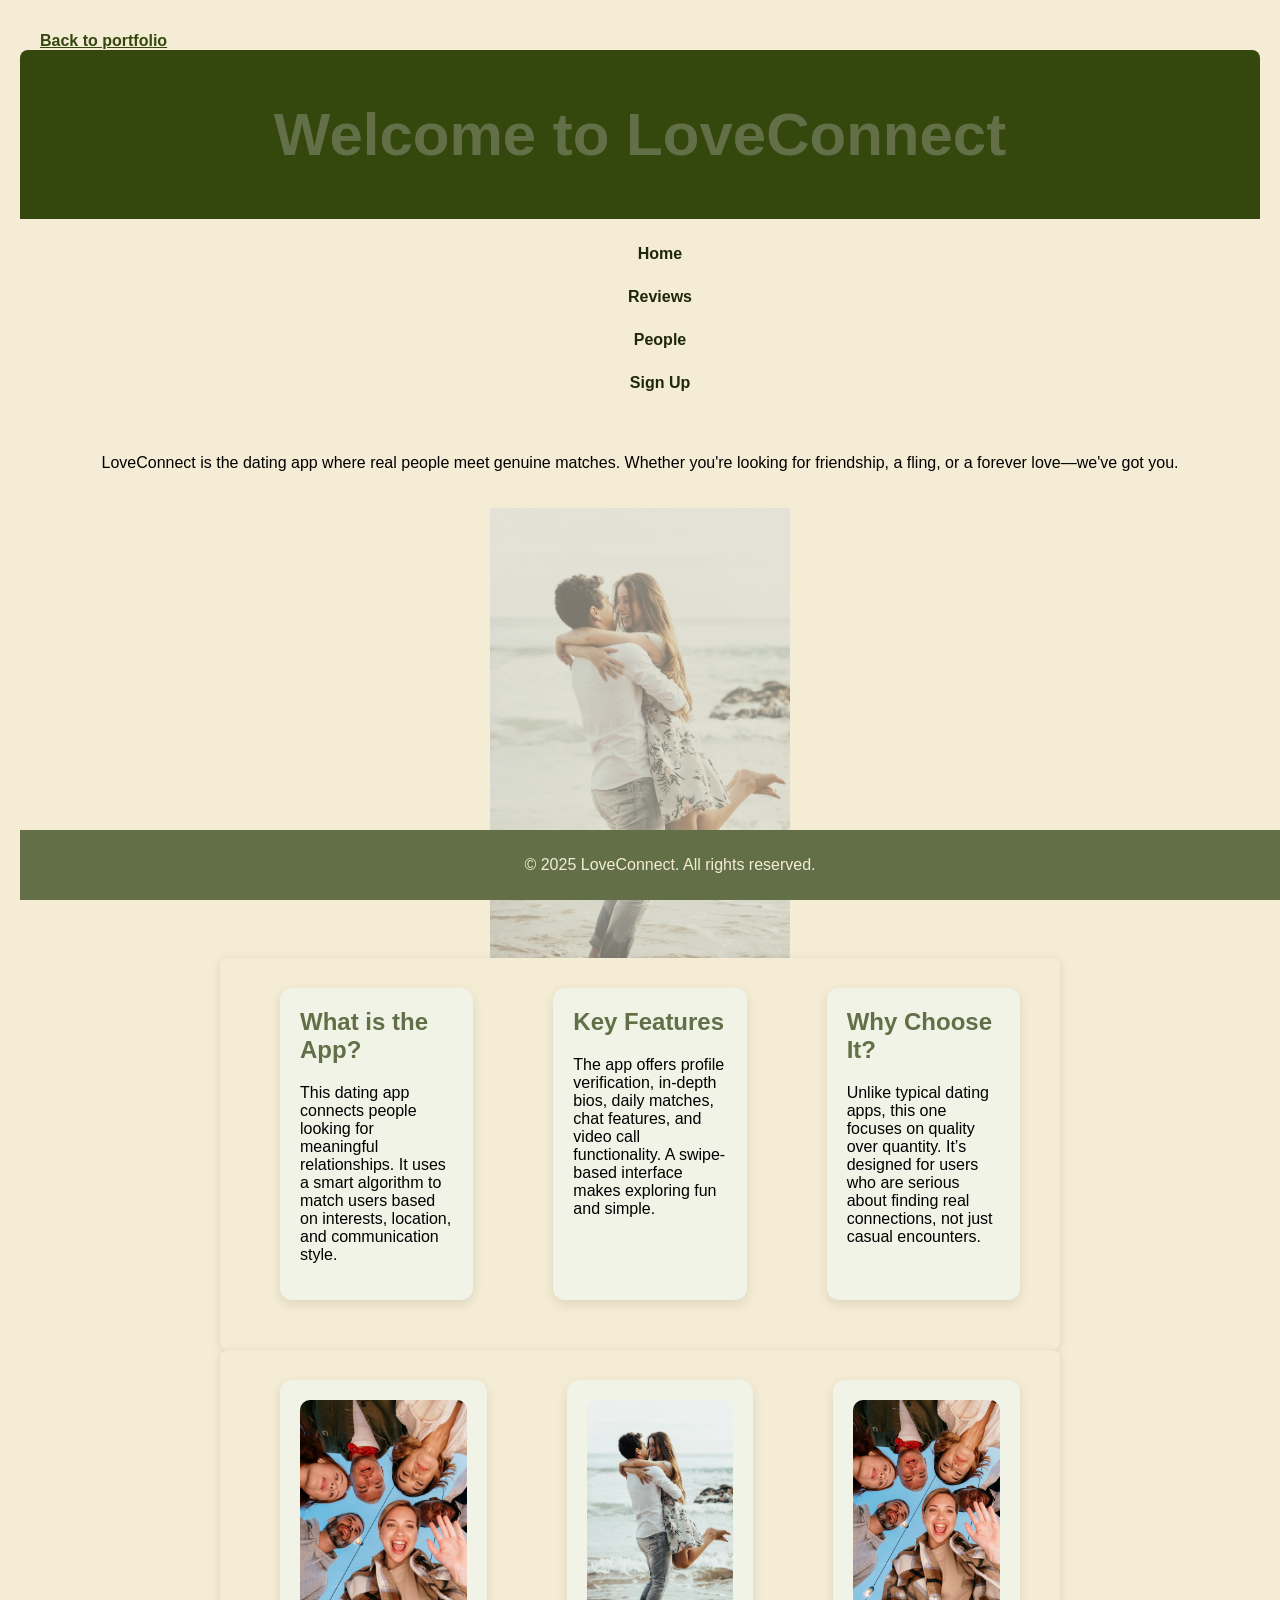
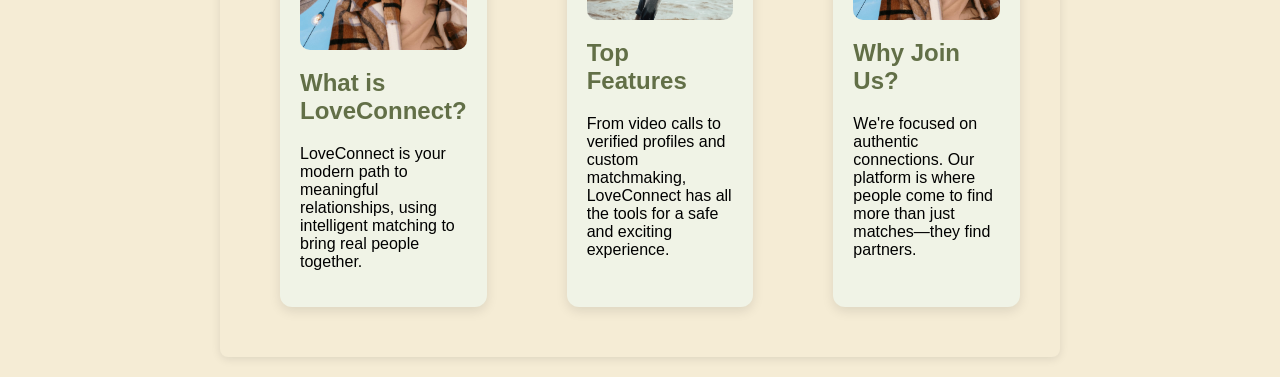
==== projects/loveconnect/index.html @ 3ed6e2b1 "Mijn portfolio" ====
<!DOCTYPE html>
<html lang="en">
<head>
  <meta charset="UTF-8" />
  <meta name="viewport" content="width=device-width, initial-scale=1.0" />
  <title>LoveConnect - Home</title>
  <link rel="stylesheet" href="styles.css">
  <link rel="stylesheet" href="https://fonts.googleapis.com/css?family=Roboto:400,700">
</head>
<body>
  <a class="portfolio-back" href="../../index.html#projects">Back to portfolio</a>
  <header>
    <h1>Welcome to LoveConnect</h1>
  </header>
  <nav>
    <ul>
      <li><a href="index.html">Home</a></li>
      <li><a href="reviews.html">Reviews</a></li>
      <li><a href="people.html">People</a></li>
      <li><a href="sign-up.html">Sign Up</a></li>
    </ul>
  </nav>
  <main>
    <p>LoveConnect is the dating app where real people meet genuine matches. Whether you're looking for friendship, a fling, or a forever love—we've got you.</p> 
  </main>
  <div class="image-container">
    <img src="pexels-photo.jpeg" alt="Happy couple smiling at the beach" width="200" />
  </div>
  <div class="container">
    <article>
      <h2>What is the App?</h2>
      <p>This dating app connects people looking for meaningful relationships. It uses a smart algorithm to match users based on interests, location, and communication style.</p>
    </article>
    <article>
      <h2>Key Features</h2>
      <p>The app offers profile verification, in-depth bios, daily matches, chat features, and video call functionality. A swipe-based interface makes exploring fun and simple.</p>
    </article>
    <article>
      <h2>Why Choose It?</h2>
      <p>Unlike typical dating apps, this one focuses on quality over quantity. It’s designed for users who are serious about finding real connections, not just casual encounters.</p>
    </article>
    </div>
    <div class="container">
      <article>
        <img src="groupofpeople.jpeg" alt="Group of people smiling together" />
        <h2>What is LoveConnect?</h2>
        <p>LoveConnect is your modern path to meaningful relationships, using intelligent matching to bring real people together.</p>
      </article>
      <article>
        <img src="pexels-photo.jpeg" alt="Couple spending time together" />
        <h2>Top Features</h2>
        <p>From video calls to verified profiles and custom matchmaking, LoveConnect has all the tools for a safe and exciting experience.</p>
      </article>
      <article>
        <img src="groupofpeople.jpeg" alt="Friends enjoying a social moment" />
        <h2>Why Join Us?</h2>
        <p>We're focused on authentic connections. Our platform is where people come to find more than just matches—they find partners.</p>
      </article>
    </div>    
  <footer>
    <p>&copy; 2025 LoveConnect. All rights reserved.</p>
  </footer>
</body>
</html>
---- projects/loveconnect/styles.css ----
/* style.css */
body {
    font-family: 'Segoe UI', Tahoma, Geneva, Verdana, sans-serif;
    background-color: #f5ecd5; 
  }

  .portfolio-back {
    display: inline-block;
    color: #34470d;
    font-weight: 700;
    margin: 12px 0 0 20px;
  }
  main {
    text-align: center;
    padding: 20px;
  }
    .container {
        max-width: 800px;
        margin: 0 auto;
        padding: 20px;
        background-color: #F5ECD5; /* White background for the container */
        border-radius: 8px;
        box-shadow: 0 2px 10px rgba(0, 0, 0, 0.1);
    }  
h1 {
    color: #626f47;
    text-align: center;
    font-size: 60px;
  }
  h2 {
    margin-top: 0;
    color: #626F47; /* dark gray text */
  }
  .image-container {
    display: flex;
    justify-content: center;
    align-items: center;
    height: auto;
  }
  .image-container img {
    opacity: 0.5;
    filter: brightness(0.9);
    width: 300px; /* adjust as needed */
    height: auto;
  }
  li {
    background-color: #f5ecd5;
    color: #626F47;
    padding: 10px 20px;
    margin-bottom: 5px;
    border-radius: 4px;
    display: flex;                 /* Make it a flex container */
    justify-content: center;      /* Center horizontally */
    align-items: center;          /* Center vertically */
  }
  .menu li {
    background-color: #f5ecd5; /* light green background */
  }
  li a {
    color: #1e270c;
    background-color: #f5ecd5;
    padding: 0px 5px;
    display: flex;                 /* Make it a flex container */
    border-radius: 5px;
    text-decoration: none;
    font-weight: bold;
    gap: 0px;
    justify-content: center;       /* Center horizontally */
    align-items: center;           /* Center vertically */
  }
  li a:hover {
    background-color: #c0cea5;   /* Darker blue on hover */
  }
  header {
    background-color: #34470d; /* light green background */
    color: #F5ECD5; /* white text */
    padding: 10px;
    text-align: center;
    font-size: 60px;
    border-radius: 8px 8px 0 0;
    text-align: center;
  }
  body {
    font-family: Arial, sans-serif;
    margin: 0;
    padding: 20px;
    background-color: #F5ECD5;
  }
  .container {
    display: flex;
    flex-direction: column; /* Stack items vertically */
    gap: 30px;
  }
  article {
    flex: 1;
    background-color: #F5ECD5;
    padding: 40px;
    border-radius: 20px;
    box-shadow: 0 7px 20px rgba(0, 0, 0, 0.1);
  }
  article {
    flex: 1;
    background-color: white;
    padding: 20px;
    border-radius: 12px;
    box-shadow: 0 4px 12px rgba(0, 0, 0, 0.1);
    margin: 10px 20px 30px 40px; /* top right bottom left */
  }  
  .container {
    display: flex;
    flex-direction: row; /* or 'column' if you want vertical layout */
    gap: 20px;
  }
  article {
    flex: 1;
    background-color: rgb(240, 243, 230);
    padding: 20px;
    border-radius: 12px;
    box-shadow: 0 4px 12px rgba(0, 0, 0, 0.1);
    margin: 10px 20px 30px 40px; /* top right bottom left */
  }
  /* Descendant combinator targets img inside article */
  article img {
    width: 100%;
    height: auto;
    border-radius: 10px;
    object-fit: cover;
    margin-bottom: 15px;
  }  
  .card-link {
    text-decoration: none;
    color: inherit;
  }
  article img {
    width: 100%;
    height: auto;
    border-radius: 10px;
    object-fit: cover;
    margin-bottom: 15px;
    transition: transform 0.3s ease;
  } 
  article img:hover {
    transform: scale(1.05);
  } 
  article {
    opacity: 0;
    transform: translateY(20px);
    animation: fadeInUp 0.8s ease forwards;
  }
  
  article:nth-child(2) {
    animation-delay: 0.2s;
  }
  article:nth-child(3) {
    animation-delay: 0.4s;
  }
  
  @keyframes fadeInUp {
    to {
      opacity: 1;
      transform: translateY(0);
    }
  }   
  footer {
    background-color: #626F47; /* light green background */
    color: #F5ECD5; /* white text */
    text-align: center;
    padding: 10px;
    position: fixed;
    bottom: 0;
    width: 100%;
  }
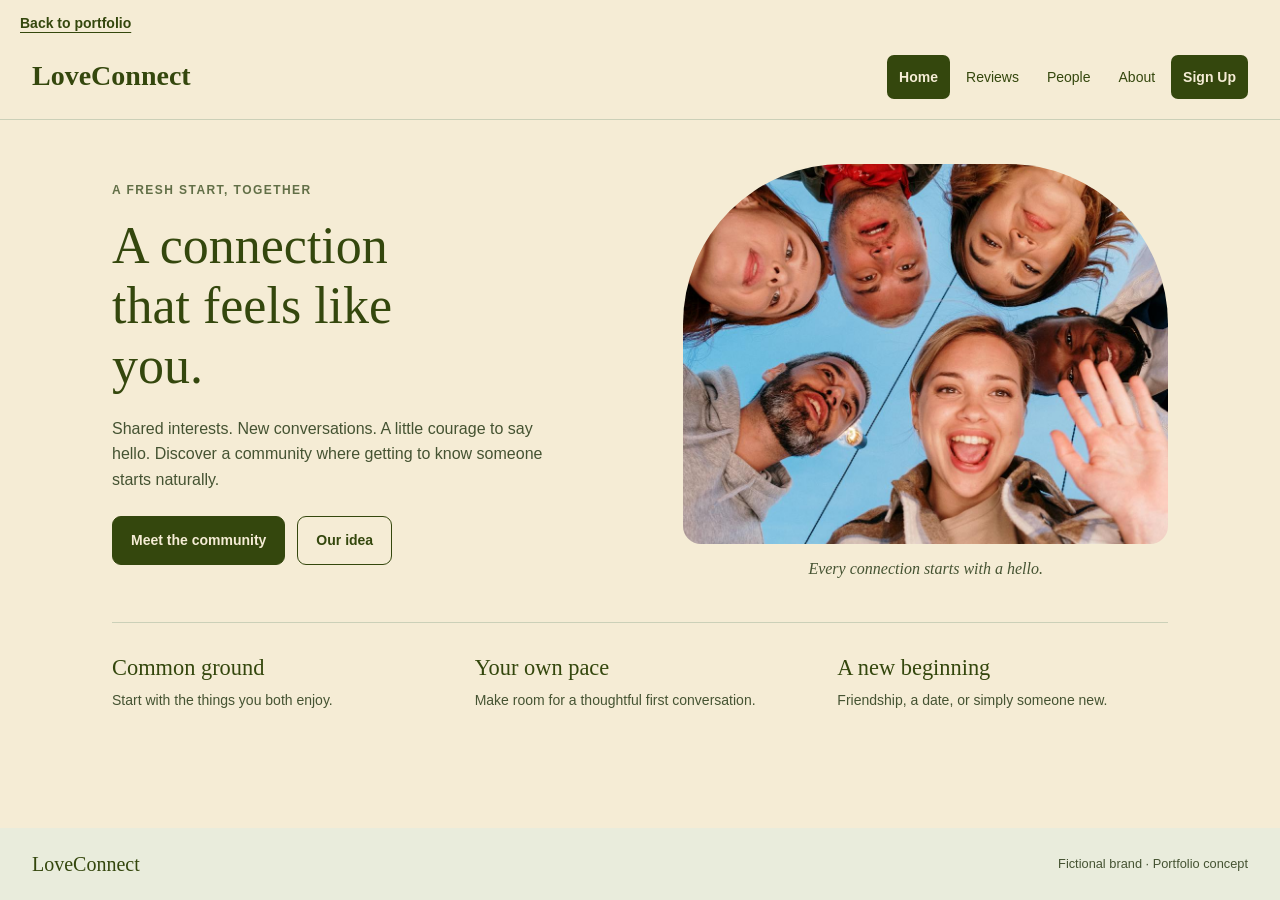
==== commit aaeafaf0: "Portfolioprojecten vernieuwd en mobiele weergave en contrast verbeterd" ====
--- a/projects/loveconnect/index.html
+++ b/projects/loveconnect/index.html
@@ -1,64 +1,90 @@
-<!DOCTYPE html>
+<!doctype html>
 <html lang="en">
-<head>
-  <meta charset="UTF-8" />
-  <meta name="viewport" content="width=device-width, initial-scale=1.0" />
-  <title>LoveConnect - Home</title>
-  <link rel="stylesheet" href="styles.css">
-  <link rel="stylesheet" href="https://fonts.googleapis.com/css?family=Roboto:400,700">
-</head>
-<body>
-  <a class="portfolio-back" href="../../index.html#projects">Back to portfolio</a>
-  <header>
-    <h1>Welcome to LoveConnect</h1>
-  </header>
-  <nav>
-    <ul>
-      <li><a href="index.html">Home</a></li>
-      <li><a href="reviews.html">Reviews</a></li>
-      <li><a href="people.html">People</a></li>
-      <li><a href="sign-up.html">Sign Up</a></li>
-    </ul>
-  </nav>
-  <main>
-    <p>LoveConnect is the dating app where real people meet genuine matches. Whether you're looking for friendship, a fling, or a forever love—we've got you.</p> 
-  </main>
-  <div class="image-container">
-    <img src="pexels-photo.jpeg" alt="Happy couple smiling at the beach" width="200" />
-  </div>
-  <div class="container">
-    <article>
-      <h2>What is the App?</h2>
-      <p>This dating app connects people looking for meaningful relationships. It uses a smart algorithm to match users based on interests, location, and communication style.</p>
-    </article>
-    <article>
-      <h2>Key Features</h2>
-      <p>The app offers profile verification, in-depth bios, daily matches, chat features, and video call functionality. A swipe-based interface makes exploring fun and simple.</p>
-    </article>
-    <article>
-      <h2>Why Choose It?</h2>
-      <p>Unlike typical dating apps, this one focuses on quality over quantity. It’s designed for users who are serious about finding real connections, not just casual encounters.</p>
-    </article>
-    </div>
-    <div class="container">
-      <article>
-        <img src="groupofpeople.jpeg" alt="Group of people smiling together" />
-        <h2>What is LoveConnect?</h2>
-        <p>LoveConnect is your modern path to meaningful relationships, using intelligent matching to bring real people together.</p>
-      </article>
-      <article>
-        <img src="pexels-photo.jpeg" alt="Couple spending time together" />
-        <h2>Top Features</h2>
-        <p>From video calls to verified profiles and custom matchmaking, LoveConnect has all the tools for a safe and exciting experience.</p>
-      </article>
-      <article>
-        <img src="groupofpeople.jpeg" alt="Friends enjoying a social moment" />
-        <h2>Why Join Us?</h2>
-        <p>We're focused on authentic connections. Our platform is where people come to find more than just matches—they find partners.</p>
-      </article>
-    </div>    
-  <footer>
-    <p>&copy; 2025 LoveConnect. All rights reserved.</p>
-  </footer>
-</body>
+  <head>
+    <meta charset="UTF-8" />
+    <meta name="viewport" content="width=device-width, initial-scale=1.0" />
+    <meta
+      name="description"
+      content="LoveConnect: a fictional website about shared interests and new connections."
+    />
+    <title>LoveConnect — Home</title>
+    <link rel="stylesheet" href="styles.css" />
+  </head>
+
+  <body>
+    <a class="skip-link" href="#main-content">Skip to content</a>
+
+    <a class="portfolio-back" href="../../index.html#projects">
+      Back to portfolio
+    </a>
+
+    <header class="site-header">
+      <a class="brand" href="index.html">LoveConnect</a>
+
+      <nav aria-label="Main navigation">
+        <ul class="nav-list">
+          <li><a href="index.html" aria-current="page">Home</a></li>
+          <li><a href="reviews.html">Reviews</a></li>
+          <li><a href="people.html">People</a></li>
+          <li><a href="details.html">About</a></li>
+          <li>
+            <a class="nav-signup" href="sign-up.html">Sign Up</a>
+          </li>
+        </ul>
+      </nav>
+    </header>
+
+    <main id="main-content">
+      <section class="hero" aria-labelledby="home-title">
+        <div class="hero-copy">
+          <p class="eyebrow">A fresh start, together</p>
+
+          <h1 id="home-title">A connection that feels like you.</h1>
+
+          <p class="hero-description">
+            Shared interests. New conversations. A little courage to say hello.
+            Discover a community where getting to know someone starts naturally.
+          </p>
+
+          <div class="hero-actions">
+            <a class="button" href="people.html"> Meet the community </a>
+
+            <a class="button button-secondary" href="details.html">
+              Our idea
+            </a>
+          </div>
+        </div>
+
+        <figure class="hero-photo">
+          <img
+            src="groupofpeople.jpeg"
+            alt="Friends looking down at the camera together under a blue sky"
+          />
+          <figcaption>Every connection starts with a hello.</figcaption>
+        </figure>
+      </section>
+
+      <section class="features" aria-label="The LoveConnect idea">
+        <article class="feature">
+          <h2>Common ground</h2>
+          <p>Start with the things you both enjoy.</p>
+        </article>
+
+        <article class="feature">
+          <h2>Your own pace</h2>
+          <p>Make room for a thoughtful first conversation.</p>
+        </article>
+
+        <article class="feature">
+          <h2>A new beginning</h2>
+          <p>Friendship, a date, or simply someone new.</p>
+        </article>
+      </section>
+    </main>
+
+    <footer class="site-footer">
+      <p class="footer-brand">LoveConnect</p>
+      <p>Fictional brand · Portfolio concept</p>
+    </footer>
+  </body>
 </html>
--- a/projects/loveconnect/styles.css
+++ b/projects/loveconnect/styles.css
@@ -1,172 +1,854 @@
-/* style.css */
+:root {
+  --cream: #f5ecd5;
+  --green: #34470d;
+  --olive: #626f47;
+  --text: #263513;
+  --muted: #455332;
+  --soft: #e9ecdc;
+  --border: #cbd0b8;
+}
+
+*,
+*::before,
+*::after {
+  box-sizing: border-box;
+}
+
 body {
-    font-family: 'Segoe UI', Tahoma, Geneva, Verdana, sans-serif;
-    background-color: #f5ecd5; 
-  }
-
-  .portfolio-back {
-    display: inline-block;
-    color: #34470d;
-    font-weight: 700;
-    margin: 12px 0 0 20px;
-  }
+  margin: 0;
+  min-height: 100vh;
+  display: flex;
+  flex-direction: column;
+  background: var(--cream);
+  color: var(--text);
+  font-family: Arial, sans-serif;
+  line-height: 1.6;
+}
+
+h1,
+h2,
+p,
+figure {
+  margin: 0;
+}
+
+h1,
+h2 {
+  color: var(--green);
+  font-family: Georgia, serif;
+  font-weight: 400;
+  line-height: 1.15;
+}
+
+h1 {
+  font-size: clamp(2.25rem, 4.5vw, 3.25rem);
+}
+
+h2 {
+  font-size: 1.4rem;
+}
+
+img {
+  display: block;
+  max-width: 100%;
+  height: auto;
+}
+
+a {
+  color: var(--green);
+  text-underline-offset: 4px;
+}
+
+a:focus-visible,
+button:focus-visible,
+input:focus-visible,
+select:focus-visible,
+textarea:focus-visible {
+  outline: 3px solid var(--green);
+  outline-offset: 4px;
+}
+
+input,
+select,
+textarea,
+button {
+  max-width: 100%;
+  font: inherit;
+}
+
+.skip-link {
+  position: absolute;
+  top: 1rem;
+  left: 1rem;
+  z-index: 10;
+  padding: 0.75rem 1rem;
+  transform: translateY(-200%);
+  background: var(--green);
+  color: var(--cream);
+}
+
+.skip-link:focus {
+  transform: translateY(0);
+}
+
+.portfolio-back {
+  align-self: flex-start;
+  margin: 0.75rem 1.25rem 0;
+  font-size: 0.875rem;
+  font-weight: 700;
+}
+
+header {
+  padding: 1.25rem 2rem;
+  border-bottom: 1px solid var(--border);
+}
+
+.site-header {
+  display: flex;
+  align-items: center;
+  justify-content: space-between;
+  flex-wrap: wrap;
+  gap: 1rem;
+}
+
+.brand {
+  font-family: Georgia, serif;
+  font-size: 1.75rem;
+  font-weight: 700;
+  text-decoration: none;
+}
+
+nav ul {
+  display: flex;
+  align-items: center;
+  justify-content: center;
+  flex-wrap: wrap;
+  gap: 0.25rem;
+  margin: 0;
+  padding: 0;
+  list-style: none;
+}
+
+nav a {
+  display: inline-flex;
+  align-items: center;
+  min-height: 44px;
+  padding: 0.5rem 0.75rem;
+  border-radius: 7px;
+  font-size: 0.875rem;
+  text-decoration: none;
+}
+
+nav a:hover,
+nav a[aria-current="page"] {
+  background: var(--soft);
+}
+
+nav a[aria-current="page"] {
+  font-weight: 700;
+}
+
+nav .nav-signup {
+  background: var(--green);
+  color: var(--cream);
+  font-weight: 700;
+}
+
+nav .nav-signup:hover {
+  background: var(--text);
+}
+
+main {
+  flex: 1;
+  width: 100%;
+  max-width: 1120px;
+  margin: 0 auto;
+  padding: 2.75rem 2rem;
+}
+
+.hero {
+  display: grid;
+  grid-template-columns: minmax(0, 1.08fr) minmax(0, 1fr);
+  align-items: center;
+  gap: 3rem;
+}
+
+.eyebrow {
+  margin-bottom: 1rem;
+  color: var(--olive);
+  font-size: 0.75rem;
+  font-weight: 700;
+  letter-spacing: 0.12em;
+  text-transform: uppercase;
+}
+
+.hero h1 {
+  max-width: 14ch;
+}
+
+.hero-description {
+  max-width: 50ch;
+  margin-top: 1.25rem;
+  color: var(--muted);
+}
+
+.hero-actions {
+  display: flex;
+  flex-wrap: wrap;
+  gap: 0.75rem;
+  margin-top: 1.5rem;
+}
+
+.button {
+  display: inline-flex;
+  align-items: center;
+  justify-content: center;
+  min-height: 44px;
+  padding: 0.75rem 1.125rem;
+  border: 1px solid var(--green);
+  border-radius: 9px;
+  background: var(--green);
+  color: var(--cream);
+  font-size: 0.875rem;
+  font-weight: 700;
+  text-align: center;
+  text-decoration: none;
+}
+
+.button:hover {
+  background: var(--text);
+}
+
+.button-secondary {
+  background: transparent;
+  color: var(--green);
+}
+
+.button-secondary:hover {
+  background: var(--soft);
+}
+
+.hero-photo img {
+  width: 100%;
+  height: 380px;
+  object-fit: cover;
+  object-position: center 40%;
+  border-radius: 160px 160px 18px 18px;
+}
+
+.hero-photo figcaption {
+  padding-top: 0.75rem;
+  color: var(--muted);
+  font-family: Georgia, serif;
+  font-style: italic;
+  text-align: center;
+}
+
+.features {
+  display: grid;
+  grid-template-columns: repeat(3, minmax(0, 1fr));
+  gap: 2rem;
+  margin-top: 2.5rem;
+  padding-top: 2rem;
+  border-top: 1px solid var(--border);
+}
+
+.feature h2 {
+  margin-bottom: 0.5rem;
+}
+
+.feature p {
+  color: var(--muted);
+  font-size: 0.875rem;
+}
+
+footer {
+  display: flex;
+  align-items: center;
+  justify-content: space-between;
+  flex-wrap: wrap;
+  gap: 0.75rem;
+  padding: 1.25rem 2rem;
+  background: var(--soft);
+  color: var(--muted);
+  font-size: 0.8rem;
+}
+
+.footer-brand {
+  color: var(--green);
+  font-family: Georgia, serif;
+  font-size: 1.25rem;
+}
+
+@media (max-width: 700px) {
+  header {
+    padding: 1.25rem;
+  }
+
+  .site-header {
+    align-items: flex-start;
+    flex-direction: column;
+  }
+
+  nav ul {
+    justify-content: flex-start;
+  }
+
   main {
-    text-align: center;
-    padding: 20px;
-  }
-    .container {
-        max-width: 800px;
-        margin: 0 auto;
-        padding: 20px;
-        background-color: #F5ECD5; /* White background for the container */
-        border-radius: 8px;
-        box-shadow: 0 2px 10px rgba(0, 0, 0, 0.1);
-    }  
-h1 {
-    color: #626f47;
-    text-align: center;
-    font-size: 60px;
-  }
-  h2 {
-    margin-top: 0;
-    color: #626F47; /* dark gray text */
-  }
-  .image-container {
-    display: flex;
-    justify-content: center;
-    align-items: center;
-    height: auto;
-  }
-  .image-container img {
-    opacity: 0.5;
-    filter: brightness(0.9);
-    width: 300px; /* adjust as needed */
-    height: auto;
-  }
-  li {
-    background-color: #f5ecd5;
-    color: #626F47;
-    padding: 10px 20px;
-    margin-bottom: 5px;
-    border-radius: 4px;
-    display: flex;                 /* Make it a flex container */
-    justify-content: center;      /* Center horizontally */
-    align-items: center;          /* Center vertically */
-  }
-  .menu li {
-    background-color: #f5ecd5; /* light green background */
-  }
-  li a {
-    color: #1e270c;
-    background-color: #f5ecd5;
-    padding: 0px 5px;
-    display: flex;                 /* Make it a flex container */
-    border-radius: 5px;
-    text-decoration: none;
-    font-weight: bold;
-    gap: 0px;
-    justify-content: center;       /* Center horizontally */
-    align-items: center;           /* Center vertically */
-  }
-  li a:hover {
-    background-color: #c0cea5;   /* Darker blue on hover */
-  }
-  header {
-    background-color: #34470d; /* light green background */
-    color: #F5ECD5; /* white text */
-    padding: 10px;
-    text-align: center;
-    font-size: 60px;
-    border-radius: 8px 8px 0 0;
-    text-align: center;
-  }
-  body {
-    font-family: Arial, sans-serif;
-    margin: 0;
-    padding: 20px;
-    background-color: #F5ECD5;
-  }
-  .container {
-    display: flex;
-    flex-direction: column; /* Stack items vertically */
-    gap: 30px;
-  }
-  article {
-    flex: 1;
-    background-color: #F5ECD5;
-    padding: 40px;
-    border-radius: 20px;
-    box-shadow: 0 7px 20px rgba(0, 0, 0, 0.1);
-  }
-  article {
-    flex: 1;
-    background-color: white;
-    padding: 20px;
-    border-radius: 12px;
-    box-shadow: 0 4px 12px rgba(0, 0, 0, 0.1);
-    margin: 10px 20px 30px 40px; /* top right bottom left */
-  }  
-  .container {
-    display: flex;
-    flex-direction: row; /* or 'column' if you want vertical layout */
-    gap: 20px;
-  }
-  article {
-    flex: 1;
-    background-color: rgb(240, 243, 230);
-    padding: 20px;
-    border-radius: 12px;
-    box-shadow: 0 4px 12px rgba(0, 0, 0, 0.1);
-    margin: 10px 20px 30px 40px; /* top right bottom left */
-  }
-  /* Descendant combinator targets img inside article */
-  article img {
+    padding: 2rem 1.25rem;
+  }
+
+  .hero,
+  .features {
+    grid-template-columns: 1fr;
+  }
+
+  .hero {
+    gap: 2rem;
+  }
+
+  .hero h1 {
+    max-width: 18ch;
+  }
+
+  .hero-photo img {
+    height: 340px;
+  }
+
+  footer {
+    padding: 1.25rem;
+  }
+}
+
+@media (max-width: 400px) {
+  .hero-actions {
+    flex-direction: column;
+  }
+}
+/* SIGN-UP PAGINA */
+
+.signup-layout {
+  display: grid;
+  grid-template-columns: minmax(0, 0.9fr) minmax(0, 1.1fr);
+  align-items: start;
+  gap: 3rem;
+}
+
+.signup-intro h1 {
+  max-width: 12ch;
+}
+
+.signup-description {
+  max-width: 42ch;
+  margin-top: 1.25rem;
+  color: var(--muted);
+}
+
+.signup-demo-note {
+  margin-top: 2rem;
+  padding: 1rem 1.25rem;
+  border-left: 3px solid var(--olive);
+  border-radius: 0 8px 8px 0;
+  background: var(--soft);
+  color: var(--muted);
+  font-size: 0.875rem;
+}
+
+.signup-form {
+  min-width: 0;
+  padding: 2rem;
+  border: 1px solid var(--border);
+  border-radius: 18px;
+  background: var(--soft);
+}
+
+.signup-form h2 {
+  font-size: 1.75rem;
+}
+
+.signup-form .form-help {
+  margin-top: 0.5rem;
+  color: var(--muted);
+  font-size: 0.875rem;
+}
+
+.signup-fields {
+  display: grid;
+  grid-template-columns: repeat(2, minmax(0, 1fr));
+  gap: 1.25rem;
+  margin-top: 1.5rem;
+}
+
+.signup-fields .form-field {
+  min-width: 0;
+}
+
+.signup-fields .form-field-wide {
+  grid-column: 1 / -1;
+}
+
+.signup-form .form-field > label {
+  display: block;
+  margin-bottom: 0.4rem;
+  font-weight: 700;
+}
+
+.signup-form input:not([type="checkbox"]),
+.signup-form select,
+.signup-form textarea {
+  width: 100%;
+  min-width: 0;
+  min-height: 48px;
+  padding: 0.7rem 0.8rem;
+  border: 1px solid var(--olive);
+  border-radius: 8px;
+  background: var(--cream);
+  color: var(--text);
+}
+
+.signup-form textarea {
+  min-height: 120px;
+  resize: vertical;
+}
+
+.signup-interests {
+  min-width: 0;
+  margin: 1.5rem 0;
+  padding: 0;
+  border: 0;
+}
+
+.signup-interests legend {
+  margin-bottom: 0.5rem;
+  padding: 0;
+  font-weight: 700;
+}
+
+.interest-options {
+  display: flex;
+  flex-wrap: wrap;
+  gap: 0.5rem 1rem;
+}
+
+.interest-options label {
+  display: inline-flex;
+  align-items: center;
+  gap: 0.5rem;
+  min-height: 44px;
+  cursor: pointer;
+}
+
+.interest-options input {
+  flex-shrink: 0;
+  width: 1.125rem;
+  height: 1.125rem;
+  margin: 0;
+  accent-color: var(--green);
+}
+
+.signup-form .button {
+  cursor: pointer;
+}
+
+.signup-form .button:disabled {
+  opacity: 0.6;
+  cursor: not-allowed;
+}
+
+.signup-form .form-status {
+  color: var(--green);
+  font-weight: 700;
+  overflow-wrap: anywhere;
+}
+
+.signup-form .form-status:not(:empty) {
+  margin-top: 1rem;
+}
+
+/* TABLET EN MOBIEL */
+
+@media (max-width: 700px) {
+  .signup-layout {
+    grid-template-columns: 1fr;
+    gap: 2rem;
+  }
+
+  .signup-form {
+    padding: 1.5rem;
+  }
+}
+
+@media (max-width: 450px) {
+  .signup-fields {
+    grid-template-columns: 1fr;
+  }
+
+  .signup-form {
+    padding: 1.25rem;
+  }
+
+  .signup-form .button {
     width: 100%;
-    height: auto;
-    border-radius: 10px;
-    object-fit: cover;
-    margin-bottom: 15px;
-  }  
-  .card-link {
-    text-decoration: none;
-    color: inherit;
-  }
-  article img {
-    width: 100%;
-    height: auto;
-    border-radius: 10px;
-    object-fit: cover;
-    margin-bottom: 15px;
-    transition: transform 0.3s ease;
-  } 
-  article img:hover {
-    transform: scale(1.05);
-  } 
-  article {
-    opacity: 0;
-    transform: translateY(20px);
-    animation: fadeInUp 0.8s ease forwards;
-  }
-  
-  article:nth-child(2) {
-    animation-delay: 0.2s;
-  }
-  article:nth-child(3) {
-    animation-delay: 0.4s;
-  }
-  
-  @keyframes fadeInUp {
-    to {
-      opacity: 1;
-      transform: translateY(0);
-    }
-  }   
-  footer {
-    background-color: #626F47; /* light green background */
-    color: #F5ECD5; /* white text */
-    text-align: center;
-    padding: 10px;
-    position: fixed;
-    bottom: 0;
-    width: 100%;
-  }
+  }
+}
+/* Duidelijk contrast bij selectie, muis en toetsenbord */
+
+nav a[aria-current="page"],
+nav a:hover,
+nav a:focus-visible {
+  background: var(--green);
+  color: var(--cream);
+}
+/* PEOPLE PAGINA */
+
+.people-intro {
+  margin-bottom: 2rem;
+}
+
+.people-intro h1 {
+  max-width: 20ch;
+}
+
+.people-description {
+  max-width: 58ch;
+  margin-top: 1rem;
+  color: var(--muted);
+}
+
+.people-demo-note {
+  margin-top: 0.75rem;
+  color: var(--muted);
+  font-size: 0.875rem;
+}
+
+.people-grid {
+  display: grid;
+  grid-template-columns: repeat(3, minmax(0, 1fr));
+  gap: 1.5rem;
+}
+
+.profile-card {
+  display: flex;
+  flex-direction: column;
+  align-items: flex-start;
+  min-width: 0;
+  padding: 1.5rem;
+  border: 1px solid var(--border);
+  border-radius: 18px;
+  background: var(--soft);
+}
+
+.profile-avatar {
+  display: flex;
+  align-items: center;
+  justify-content: center;
+  width: 64px;
+  height: 64px;
+  margin-bottom: 1.25rem;
+  border-radius: 50%;
+  background: var(--green);
+  color: var(--cream);
+  font-family: Georgia, serif;
+  font-size: 1.5rem;
+}
+
+.profile-card h2 {
+  font-size: 1.6rem;
+}
+
+.profile-location {
+  margin-top: 0.4rem;
+  color: var(--muted);
+  font-size: 0.875rem;
+}
+
+.profile-description {
+  margin-top: 1rem;
+  color: var(--muted);
+}
+
+.profile-interests {
+  display: flex;
+  flex-wrap: wrap;
+  gap: 0.5rem;
+  margin: 1rem 0 1.5rem;
+  padding: 0;
+  list-style: none;
+}
+
+.profile-interests li {
+  padding: 0.3rem 0.7rem;
+  border: 1px solid var(--border);
+  border-radius: 20px;
+  background: var(--cream);
+  color: var(--text);
+  font-size: 0.8rem;
+}
+
+.profile-details {
+  width: 100%;
+  margin-top: auto;
+  border-top: 1px solid var(--border);
+}
+
+.profile-details summary {
+  min-height: 44px;
+  padding: 0.75rem 0;
+  color: var(--green);
+  font-weight: 700;
+  cursor: pointer;
+  list-style-position: inside;
+}
+
+.profile-details summary:hover {
+  text-decoration: underline;
+  text-underline-offset: 4px;
+}
+
+.profile-details summary:focus-visible {
+  outline: 3px solid var(--green);
+  outline-offset: 4px;
+  border-radius: 4px;
+}
+
+.profile-details p {
+  padding-top: 0.5rem;
+  color: var(--muted);
+  font-size: 0.875rem;
+}
+
+/* TABLET */
+
+@media (max-width: 900px) {
+  .people-grid {
+    grid-template-columns: repeat(2, minmax(0, 1fr));
+  }
+}
+
+/* MOBIEL */
+
+@media (max-width: 600px) {
+  .people-grid {
+    grid-template-columns: 1fr;
+  }
+}
+/* REVIEWS PAGINA */
+
+.page-intro {
+  margin-bottom: 2rem;
+}
+
+.page-intro h1 {
+  max-width: 22ch;
+}
+
+.page-intro .lead {
+  max-width: 58ch;
+  margin-top: 1rem;
+  color: var(--muted);
+}
+
+.review-featured {
+  display: grid;
+  grid-template-columns: minmax(0, 0.9fr) minmax(0, 1.1fr);
+  align-items: center;
+  gap: 2rem;
+  padding: 2rem;
+  border-radius: 18px;
+  background: var(--green);
+  color: var(--cream);
+}
+
+.review-featured h2 {
+  color: var(--cream);
+  font-size: 1.75rem;
+  line-height: 1.3;
+}
+
+.review-featured blockquote {
+  min-width: 0;
+  margin: 0;
+}
+
+.review-featured blockquote p {
+  font-family: Georgia, serif;
+  font-size: 1.75rem;
+  line-height: 1.5;
+}
+
+.review-featured cite,
+.review-card cite {
+  display: block;
+  margin-top: 1rem;
+  font-family: Arial, sans-serif;
+  font-size: 0.875rem;
+  font-style: normal;
+}
+
+.reviews-grid {
+  display: grid;
+  grid-template-columns: repeat(2, minmax(0, 1fr));
+  gap: 1.5rem;
+  margin-top: 1.5rem;
+}
+
+.review-card {
+  min-width: 0;
+  margin: 0;
+  padding: 1.5rem;
+  border: 1px solid var(--border);
+  border-radius: 14px;
+  background: var(--soft);
+}
+
+.review-card p {
+  color: var(--text);
+  font-family: Georgia, serif;
+  font-size: 1.25rem;
+  line-height: 1.6;
+}
+
+.review-card cite {
+  color: var(--muted);
+}
+
+.review-note {
+  margin-top: 1.5rem;
+  color: var(--muted);
+  font-size: 0.875rem;
+}
+
+/* MOBIEL */
+
+@media (max-width: 700px) {
+  .review-featured,
+  .reviews-grid {
+    grid-template-columns: 1fr;
+  }
+
+  .review-featured {
+    gap: 1.5rem;
+    padding: 1.5rem;
+  }
+
+  .review-featured blockquote p {
+    font-size: 1.375rem;
+  }
+}
+/* ABOUT PAGINA */
+
+.about-layout {
+  display: grid;
+  grid-template-columns: minmax(0, 1fr) minmax(0, 1.1fr);
+  grid-template-areas: "photo copy";
+  align-items: center;
+  gap: 3rem;
+}
+
+.about-copy {
+  grid-area: copy;
+  min-width: 0;
+}
+
+.about-copy h1 {
+  max-width: 17ch;
+}
+
+.about-description {
+  margin-top: 1.25rem;
+  color: var(--muted);
+}
+
+.about-photo {
+  grid-area: photo;
+  min-width: 0;
+}
+
+.about-photo img {
+  width: 100%;
+  height: 380px;
+  object-fit: cover;
+  object-position: center 40%;
+  border-radius: 18px;
+}
+
+.about-photo figcaption {
+  padding-top: 0.75rem;
+  color: var(--muted);
+  font-family: Georgia, serif;
+  font-style: italic;
+  text-align: center;
+}
+
+.about-steps {
+  margin-top: 3rem;
+  padding-top: 2rem;
+  border-top: 1px solid var(--border);
+}
+
+.about-steps > h2 {
+  font-size: 1.75rem;
+}
+
+.about-step-list {
+  display: grid;
+  grid-template-columns: repeat(3, minmax(0, 1fr));
+  gap: 2rem;
+  margin: 1.5rem 0 0;
+  padding-left: 1.5rem;
+}
+
+.about-step-list li {
+  padding-left: 0.25rem;
+}
+
+.about-step-list li::marker {
+  color: var(--green);
+  font-size: 1.125rem;
+  font-weight: 700;
+}
+
+.about-step-list h3 {
+  margin: 0 0 0.5rem;
+  color: var(--green);
+  font-family: Georgia, serif;
+  font-size: 1.25rem;
+  font-weight: 400;
+  line-height: 1.35;
+}
+
+.about-step-list p {
+  color: var(--muted);
+  font-size: 0.875rem;
+}
+
+.about-demo-note {
+  margin-top: 2rem;
+  padding: 1rem 1.25rem;
+  border: 1px solid var(--border);
+  border-radius: 10px;
+  background: var(--soft);
+  color: var(--muted);
+  font-size: 0.875rem;
+}
+
+/* MOBIEL */
+
+@media (max-width: 700px) {
+  .about-layout {
+    grid-template-columns: 1fr;
+    grid-template-areas:
+      "copy"
+      "photo";
+    gap: 2rem;
+  }
+
+  .about-photo img {
+    height: 300px;
+  }
+
+  .about-step-list {
+    grid-template-columns: 1fr;
+    gap: 1.5rem;
+  }
+}
